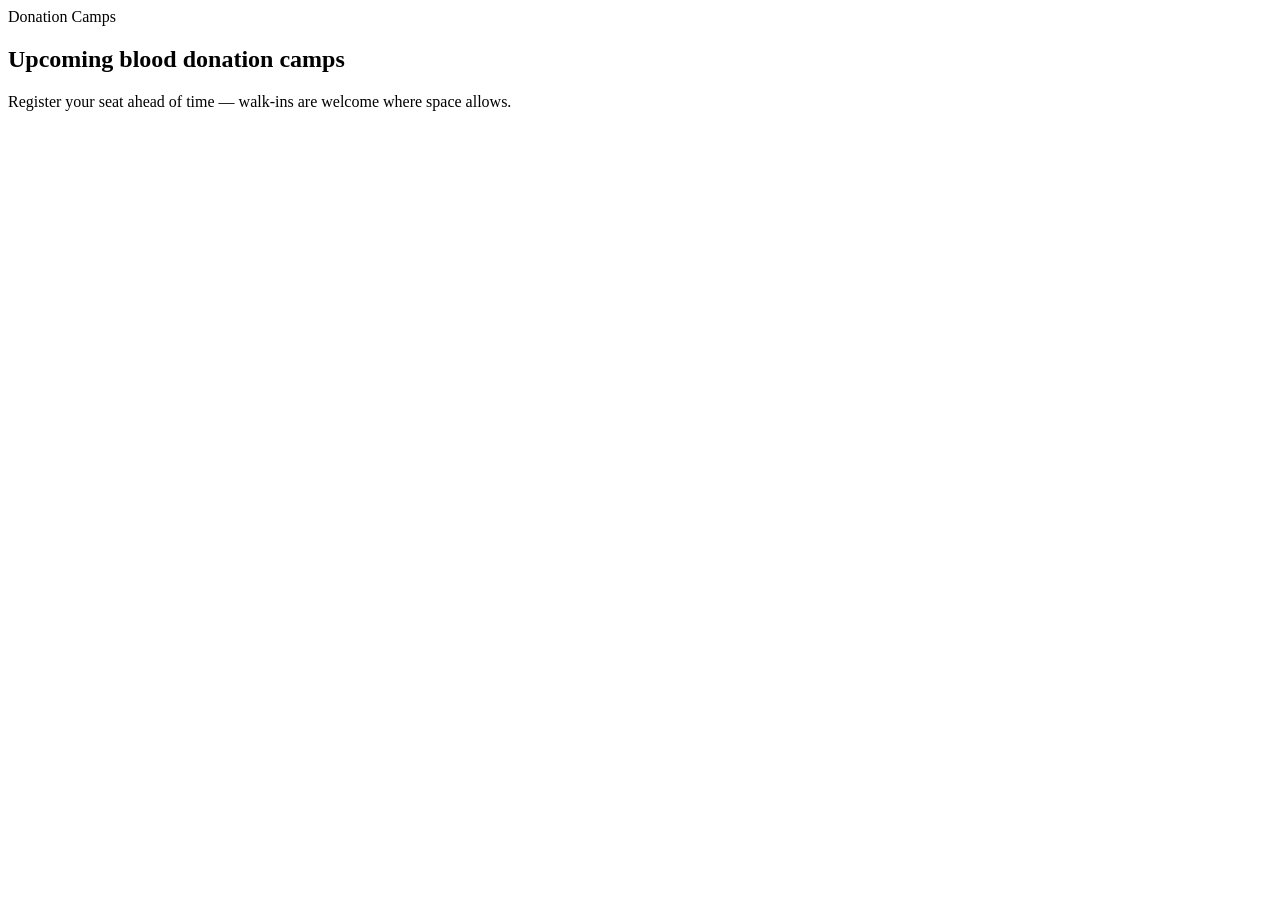
==== camps.html @ b4adcb4f "Add files via upload" ====
<!DOCTYPE html>
<html lang="en">
<head>
<meta charset="UTF-8">
<meta name="viewport" content="width=device-width, initial-scale=1.0">
<title>Donation Camps — Sanguine</title>
<link href="https://fonts.googleapis.com/css2?family=Sora:wght@500;700;800&family=Inter:wght@400;500;600;700&display=swap" rel="stylesheet">
<link rel="stylesheet" href="css/style.css">
<link rel="stylesheet" href="css/dashboard.css">
<link rel="stylesheet" href="css/animations.css">
<link rel="stylesheet" href="css/responsive.css">
</head>
<body>
<div id="site-header"></div>

<main>
  <section class="page-hero">
    <div class="container">
      <span class="eyebrow">Donation Camps</span>
      <h1>Upcoming blood donation camps</h1>
      <p class="lead">Register your seat ahead of time — walk-ins are welcome where space allows.</p>
    </div>
  </section>

  <section class="section" style="padding-top:0;">
    <div class="container grid grid-3" id="campList"></div>
  </section>
</main>

<div id="site-footer"></div>
<script src="js/storage.js"></script>
<script src="js/validation.js"></script>
<script src="js/app.js"></script>
<script>
document.addEventListener('DOMContentLoaded', () => {
  const mount = document.getElementById('campList');

  function render() {
    const camps = DB.all(DB.KEYS.CAMPS);
    mount.innerHTML = camps.map(c => {
      const full = c.registered >= c.seats;
      return `
      <div class="card camp-card reveal in">
        <span class="badge">${new Date(c.date).toLocaleDateString('en-IN', { day: 'numeric', month: 'long', year: 'numeric' })}</span>
        <h3>${c.title}</h3>
        <p class="muted mb-0">📍 ${c.venue}</p>
        <p class="muted mb-0">Organized by ${c.organizer}</p>
        <div class="progress-track"><div class="progress-fill" style="width:${Math.round((c.registered / c.seats) * 100)}%"></div></div>
        <p class="muted" style="margin:0.4rem 0;">${c.registered}/${c.seats} seats filled</p>
        <button class="btn ${full ? 'btn-ghost' : 'btn-primary'} btn-sm" data-camp="${c.id}" ${full ? 'disabled' : ''}>${full ? 'Camp Full' : 'Register for Camp'}</button>
      </div>`;
    }).join('');

    mount.querySelectorAll('button[data-camp]').forEach(btn => {
      btn.addEventListener('click', () => {
        const camps2 = DB.all(DB.KEYS.CAMPS);
        const camp = camps2.find(c => c.id === btn.dataset.camp);
        if (camp && camp.registered < camp.seats) {
          DB.update(DB.KEYS.CAMPS, camp.id, { registered: camp.registered + 1 });
          showToast(`You're registered for ${camp.title}!`, 'success');
          render();
        }
      });
    });
  }
  render();
});
</script>
</body>
</html>
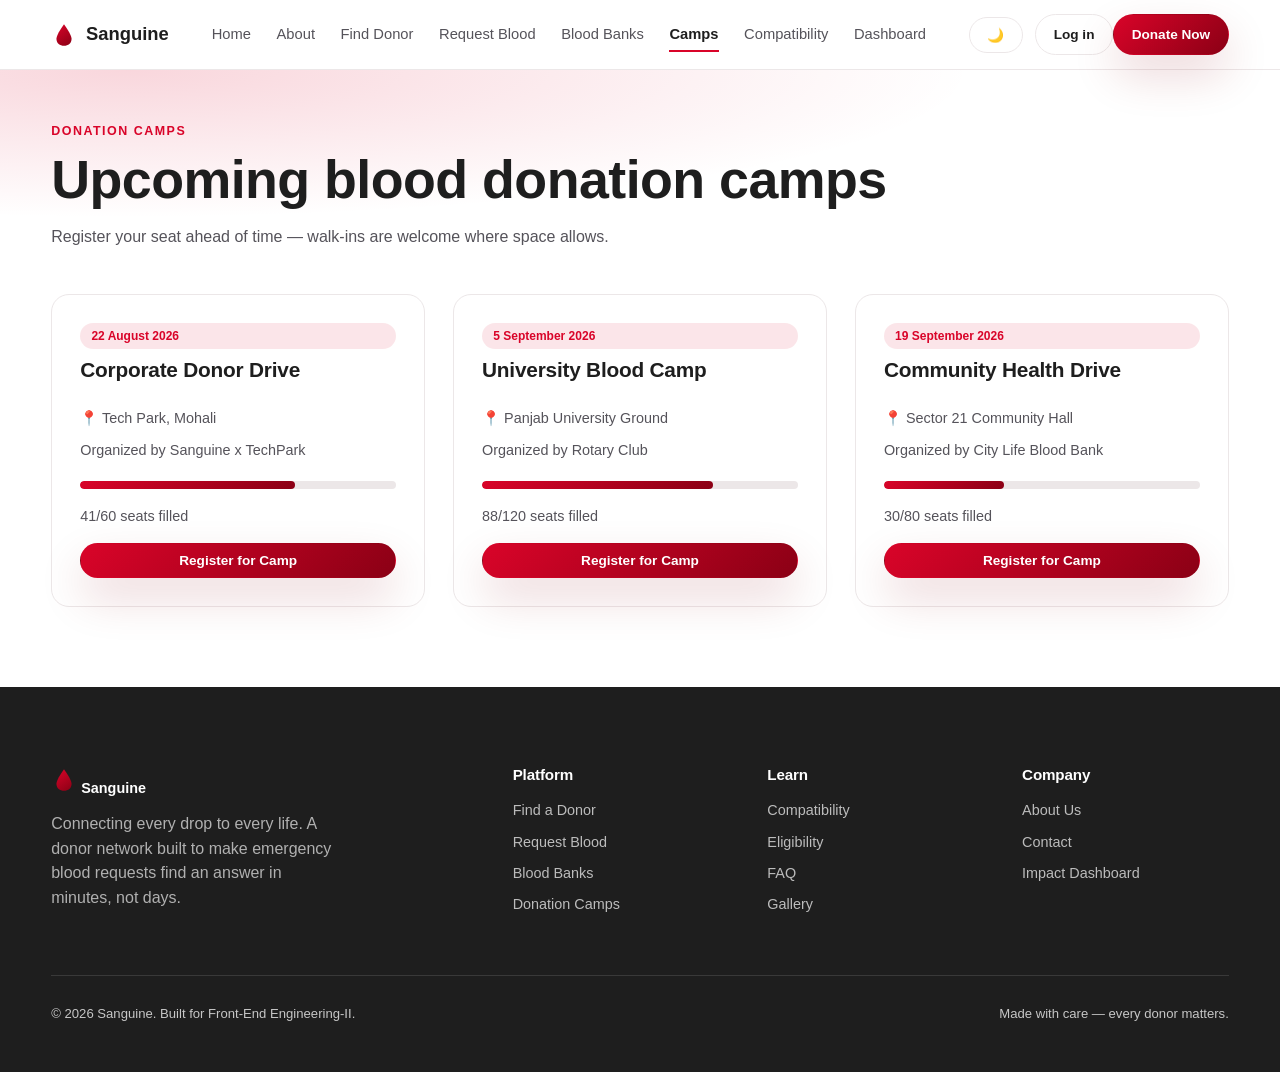
==== commit 36647af0: "Add files via upload" ====
--- a/camps.html
+++ b/camps.html
@@ -49,7 +49,7 @@
         <p class="muted" style="margin:0.4rem 0;">${c.registered}/${c.seats} seats filled</p>
         <button class="btn ${full ? 'btn-ghost' : 'btn-primary'} btn-sm" data-camp="${c.id}" ${full ? 'disabled' : ''}>${full ? 'Camp Full' : 'Register for Camp'}</button>
       </div>`;
-    }).join('');
+    }).join('') || `<div class="empty-state"><strong>No camps scheduled</strong>New donation camps will appear here as soon as they're announced.</div>`;
 
     mount.querySelectorAll('button[data-camp]').forEach(btn => {
       btn.addEventListener('click', () => {
--- a/css/style.css
+++ b/css/style.css
@@ -0,0 +1,533 @@
+/* ==========================================================================
+   Sanguine — Core Stylesheet
+   Design tokens, layout primitives, and shared components.
+   ========================================================================== */
+
+:root {
+  /* ---- Color tokens ---- */
+  --color-primary: #D90429;
+  --color-primary-dark: #8B0015;
+  --color-ink: #1E1E1E;
+  --color-ink-soft: #55535a;
+  --color-white: #FFFFFF;
+  --color-mist: #F8F9FA;
+  --color-line: #ECE7E8;
+  --color-urgency: #F2A93B;
+  --color-success: #1D8A5C;
+  --color-surface-dark: #1E1E1E; /* fixed dark surface — does not flip with theme, unlike --color-ink */
+
+  /* ---- Gradients ---- */
+  --gradient-pulse: linear-gradient(135deg, #D90429 0%, #8B0015 100%);
+  --gradient-glow: radial-gradient(120% 120% at 10% 0%, rgba(217,4,41,0.16) 0%, rgba(217,4,41,0) 55%);
+
+  /* ---- Typography ---- */
+  --font-display: 'Sora', 'Segoe UI', sans-serif;
+  --font-body: 'Inter', 'Segoe UI', sans-serif;
+
+  /* ---- Spacing scale ---- */
+  --space-xs: 0.5rem;
+  --space-sm: 1rem;
+  --space-md: 1.75rem;
+  --space-lg: 3rem;
+  --space-xl: 5rem;
+  --space-2xl: 8rem;
+
+  /* ---- Radius / shadow ---- */
+  --radius-sm: 10px;
+  --radius-md: 18px;
+  --radius-lg: 28px;
+  --shadow-soft: 0 10px 30px rgba(30, 30, 30, 0.06);
+  --shadow-lift: 0 20px 45px rgba(139, 0, 21, 0.16);
+
+  /* ---- Motion ---- */
+  --ease: cubic-bezier(.4,0,.2,1);
+  --dur: 220ms;
+}
+
+* { box-sizing: border-box; }
+html { scroll-behavior: smooth; }
+
+@media (prefers-reduced-motion: reduce) {
+  html { scroll-behavior: auto; }
+  *, *::before, *::after { animation-duration: 0.001ms !important; animation-iteration-count: 1 !important; transition-duration: 0.001ms !important; }
+}
+
+body {
+  margin: 0;
+  font-family: var(--font-body);
+  color: var(--color-ink);
+  background: var(--color-white);
+  -webkit-font-smoothing: antialiased;
+  line-height: 1.55;
+}
+
+h1, h2, h3, h4 {
+  font-family: var(--font-display);
+  color: var(--color-ink);
+  line-height: 1.1;
+  margin: 0 0 var(--space-sm);
+  letter-spacing: -0.01em;
+}
+
+h1 { font-size: clamp(2.4rem, 4.2vw, 4rem); font-weight: 700; }
+h2 { font-size: clamp(1.8rem, 3vw, 2.6rem); font-weight: 700; }
+h3 { font-size: 1.3rem; font-weight: 600; }
+p { margin: 0 0 var(--space-sm); color: var(--color-ink-soft); }
+a { color: inherit; text-decoration: none; }
+img { max-width: 100%; display: block; }
+ul { padding: 0; margin: 0; list-style: none; }
+button { font-family: inherit; cursor: pointer; }
+
+:focus-visible {
+  outline: 3px solid var(--color-primary);
+  outline-offset: 3px;
+}
+
+/* ---- Skip link ---- */
+.skip-link {
+  position: absolute;
+  top: -80px;
+  left: var(--space-sm);
+  z-index: 1000;
+  background: var(--color-surface-dark);
+  color: #fff;
+  padding: 0.7rem 1.2rem;
+  border-radius: var(--radius-sm);
+  font-weight: 600;
+  font-size: 0.9rem;
+  transition: top var(--dur) var(--ease);
+}
+.skip-link:focus {
+  top: var(--space-sm);
+  outline: 3px solid var(--color-primary);
+  outline-offset: 2px;
+}
+
+.container {
+  width: min(1180px, 92%);
+  margin-inline: auto;
+}
+
+.eyebrow {
+  display: inline-flex;
+  align-items: center;
+  gap: 0.5em;
+  font-size: 0.78rem;
+  font-weight: 700;
+  letter-spacing: 0.12em;
+  text-transform: uppercase;
+  color: var(--color-primary);
+  margin-bottom: var(--space-xs);
+}
+
+/* ---- Buttons ---- */
+.btn {
+  display: inline-flex;
+  align-items: center;
+  justify-content: center;
+  gap: 0.5em;
+  padding: 0.85rem 1.6rem;
+  border-radius: 999px;
+  font-weight: 600;
+  font-size: 0.95rem;
+  border: 1px solid transparent;
+  transition: transform var(--dur) var(--ease), box-shadow var(--dur) var(--ease), background var(--dur) var(--ease);
+  white-space: nowrap;
+}
+.btn-primary { background: var(--gradient-pulse); color: #fff; box-shadow: var(--shadow-lift); }
+.btn-primary:hover { transform: translateY(-2px); box-shadow: 0 26px 55px rgba(139,0,21,0.24); }
+.btn-ghost { background: transparent; border-color: var(--color-line); color: var(--color-ink); }
+.btn-ghost:hover { border-color: var(--color-primary); color: var(--color-primary); }
+.btn-block { width: 100%; }
+.btn-sm { padding: 0.55rem 1.1rem; font-size: 0.85rem; }
+.btn:disabled,
+.btn[disabled] {
+  opacity: 0.55;
+  cursor: not-allowed;
+  box-shadow: none;
+  transform: none !important;
+}
+.btn.is-loading {
+  color: transparent !important;
+  pointer-events: none;
+  position: relative;
+}
+.btn.is-loading::after {
+  content: '';
+  position: absolute;
+  width: 16px;
+  height: 16px;
+  border-radius: 50%;
+  border: 2px solid rgba(255,255,255,0.5);
+  border-top-color: #fff;
+  animation: btn-spin 700ms linear infinite;
+}
+@keyframes btn-spin { to { transform: rotate(360deg); } }
+
+/* ---- Nav ---- */
+.site-header {
+  position: sticky;
+  top: 0;
+  z-index: 100;
+  background: rgba(255,255,255,0.78);
+  backdrop-filter: blur(14px) saturate(160%);
+  -webkit-backdrop-filter: blur(14px) saturate(160%);
+  border-bottom: 1px solid var(--color-line);
+}
+.nav {
+  display: flex;
+  align-items: center;
+  justify-content: space-between;
+  padding: 0.9rem 0;
+}
+.brand {
+  display: flex;
+  align-items: center;
+  gap: 0.55rem;
+  font-family: var(--font-display);
+  font-weight: 700;
+  font-size: 1.15rem;
+}
+.brand svg { width: 26px; height: 26px; }
+.nav-links {
+  display: flex;
+  gap: 1.6rem;
+  font-size: 0.92rem;
+  font-weight: 500;
+}
+.nav-links a { position: relative; color: var(--color-ink-soft); transition: color var(--dur) var(--ease); }
+.nav-links a::after {
+  content: '';
+  position: absolute; left: 0; bottom: -6px;
+  width: 0; height: 2px; background: var(--color-primary);
+  transition: width var(--dur) var(--ease);
+}
+.nav-links a:hover { color: var(--color-ink); }
+.nav-links a:hover::after { width: 100%; }
+.nav-links a[aria-current="page"] { color: var(--color-ink); font-weight: 700; }
+.nav-links a[aria-current="page"]::after { width: 100%; }
+.nav-actions { display: flex; align-items: center; gap: 0.75rem; }
+.nav-auth-mobile { display: none; }
+.nav-toggle {
+  display: none;
+  align-items: center;
+  justify-content: center;
+  width: 44px;
+  height: 44px;
+  padding: 0;
+  background: none;
+  border: none;
+  border-radius: var(--radius-sm);
+}
+.nav-toggle:hover { background: var(--color-mist); }
+.nav-toggle span { display: block; width: 22px; height: 2px; background: var(--color-ink); margin: 5px auto; transition: transform var(--dur) var(--ease), opacity var(--dur) var(--ease); }
+.nav-toggle[aria-expanded="true"] span:nth-child(1) { transform: translateY(7px) rotate(45deg); }
+.nav-toggle[aria-expanded="true"] span:nth-child(2) { opacity: 0; }
+.nav-toggle[aria-expanded="true"] span:nth-child(3) { transform: translateY(-7px) rotate(-45deg); }
+
+@media (max-width: 860px) {
+  .nav-links {
+    position: fixed;
+    inset: 62px 0 0 0;
+    z-index: 200;
+    background: #fff;
+    flex-direction: column;
+    align-items: flex-start;
+    overflow-y: auto;
+    padding: var(--space-lg) var(--space-md);
+    gap: var(--space-md);
+    transform: translateX(100%);
+    visibility: hidden;
+    transition: transform var(--dur) var(--ease), visibility var(--dur) var(--ease);
+  }
+  .nav-links.open { transform: translateX(0); visibility: visible; }
+  .nav-links a { padding: 0.4rem 0; font-size: 1.05rem; }
+  .nav-toggle { display: inline-flex; }
+  .nav-auth-desktop { display: none; }
+  .nav-auth-mobile { display: flex; flex-direction: column; gap: 0.75rem; width: 100%; margin-top: var(--space-sm); padding-top: var(--space-md); border-top: 1px solid var(--color-line); }
+  .nav-auth-mobile .btn { width: 100%; }
+}
+body.dark .nav-links { background: #17171A; }
+body.dark .nav-toggle:hover { background: #1F1F23; }
+body.dark .nav-auth-mobile { border-top-color: var(--color-line); }
+
+/* ---- Pulse divider — signature motif ---- */
+.pulse-rule {
+  width: 100%;
+  height: 32px;
+  color: var(--color-primary);
+  opacity: 0.55;
+}
+
+/* ---- Hero ---- */
+.hero {
+  position: relative;
+  padding: var(--space-2xl) 0 var(--space-xl);
+  background: var(--gradient-glow), var(--color-white);
+  overflow: hidden;
+}
+.hero-grid { display: grid; grid-template-columns: 1.1fr 0.9fr; gap: var(--space-lg); align-items: center; }
+.hero-copy p.lead { font-size: 1.15rem; max-width: 46ch; }
+.hero-cta { display: flex; gap: 1rem; margin-top: var(--space-md); flex-wrap: wrap; }
+.hero-stats { display: flex; gap: var(--space-lg); margin-top: var(--space-lg); }
+.hero-stats .stat b { display: block; font-family: var(--font-display); font-size: 1.8rem; }
+.hero-stats .stat span { font-size: 0.82rem; color: var(--color-ink-soft); }
+
+.drop-scene { position: relative; display: grid; place-items: center; }
+.drop-scene svg { width: 100%; max-width: 360px; }
+
+@media (max-width: 900px) {
+  .hero-grid { grid-template-columns: 1fr; }
+  .hero-stats { flex-wrap: wrap; gap: var(--space-md); }
+}
+
+/* ---- Sections ---- */
+.section { padding: var(--space-xl) 0; }
+.section-tight { padding: var(--space-lg) 0; }
+.section-header { max-width: 640px; margin-bottom: var(--space-lg); }
+.section-alt { background: var(--color-mist); }
+
+/* ---- Emergency banner ---- */
+.emergency-bar {
+  background: var(--color-surface-dark);
+  color: #fff;
+}
+.emergency-bar .container { display: flex; align-items: center; justify-content: space-between; gap: var(--space-sm); padding: 0.6rem 0; flex-wrap: wrap; }
+.emergency-bar strong { color: var(--color-urgency); }
+.emergency-bar a.btn { padding: 0.45rem 1rem; }
+
+/* ---- Cards / Grid ---- */
+.grid { display: grid; gap: var(--space-md); }
+.grid-2 { grid-template-columns: repeat(2, 1fr); }
+.grid-3 { grid-template-columns: repeat(3, 1fr); }
+.grid-4 { grid-template-columns: repeat(4, 1fr); }
+@media (max-width: 980px) { .grid-4 { grid-template-columns: repeat(2, 1fr); } .grid-3 { grid-template-columns: repeat(2,1fr); } }
+@media (max-width: 620px) { .grid-2, .grid-3, .grid-4 { grid-template-columns: 1fr; } }
+
+.card {
+  background: #fff;
+  border: 1px solid var(--color-line);
+  border-radius: var(--radius-md);
+  padding: var(--space-md);
+  transition: transform var(--dur) var(--ease), box-shadow var(--dur) var(--ease), border-color var(--dur) var(--ease);
+}
+.card:hover { transform: translateY(-4px); box-shadow: var(--shadow-soft); border-color: transparent; }
+
+.stat-card { text-align: left; }
+.stat-card .num { font-family: var(--font-display); font-size: 2.1rem; font-weight: 700; }
+.stat-card .num .unit { font-size: 1rem; color: var(--color-ink-soft); font-weight: 500; }
+
+.badge {
+  display: inline-block;
+  padding: 0.25rem 0.7rem;
+  border-radius: 999px;
+  font-size: 0.75rem;
+  font-weight: 700;
+  background: rgba(217,4,41,0.1);
+  color: var(--color-primary);
+}
+.badge-urgent { background: rgba(242,169,59,0.18); color: #a15c00; }
+.badge-success { background: rgba(29,138,92,0.14); color: var(--color-success); }
+
+/* glass panel */
+.glass {
+  background: rgba(255,255,255,0.6);
+  backdrop-filter: blur(16px) saturate(160%);
+  -webkit-backdrop-filter: blur(16px) saturate(160%);
+  border: 1px solid rgba(255,255,255,0.5);
+  box-shadow: var(--shadow-soft);
+}
+
+/* ---- Timeline ---- */
+.timeline { display: flex; gap: var(--space-md); overflow-x: auto; padding-bottom: var(--space-sm); scrollbar-width: thin; }
+.timeline-step { flex: 0 0 220px; padding: var(--space-md); border-radius: var(--radius-md); background: var(--color-mist); position: relative; }
+.timeline-step .idx { font-family: var(--font-display); font-weight: 700; color: var(--color-primary); font-size: 0.85rem; }
+
+/* ---- Testimonials ---- */
+.testimonial { padding: var(--space-md); border-radius: var(--radius-md); background: #fff; border: 1px solid var(--color-line); }
+.testimonial .who { display: flex; align-items: center; gap: 0.7rem; margin-top: var(--space-sm); }
+.avatar { width: 40px; height: 40px; border-radius: 50%; background: var(--gradient-pulse); display: grid; place-items: center; color: #fff; font-weight: 700; font-size: 0.85rem; }
+
+/* ---- CTA band ---- */
+.cta-band {
+  background: var(--gradient-pulse);
+  color: #fff;
+  border-radius: var(--radius-lg);
+  padding: var(--space-lg);
+  text-align: center;
+  margin-inline: auto;
+}
+.cta-band h2, .cta-band p { color: #fff; }
+.cta-band .btn-primary { background: #fff; color: var(--color-primary-dark); box-shadow: none; }
+.cta-band .btn-primary:hover { transform: translateY(-2px); }
+
+/* ---- Forms ---- */
+.form-card {
+  background: #fff;
+  border: 1px solid var(--color-line);
+  border-radius: var(--radius-lg);
+  padding: var(--space-lg);
+  max-width: 760px;
+  margin-inline: auto;
+}
+.field { margin-bottom: var(--space-md); }
+.field label { display: block; font-size: 0.85rem; font-weight: 600; margin-bottom: 0.4rem; }
+.field .hint { font-size: 0.78rem; color: var(--color-ink-soft); margin-top: 0.3rem; }
+.field input, .field select, .field textarea {
+  width: 100%;
+  padding: 0.75rem 0.9rem;
+  border-radius: var(--radius-sm);
+  border: 1.5px solid var(--color-line);
+  font-family: inherit;
+  font-size: 0.95rem;
+  transition: border-color var(--dur) var(--ease), box-shadow var(--dur) var(--ease);
+  background: var(--color-mist);
+}
+.field input:focus, .field select:focus, .field textarea:focus {
+  outline: none;
+  border-color: var(--color-primary);
+  box-shadow: 0 0 0 4px rgba(217,4,41,0.12);
+  background: #fff;
+}
+.field.error input, .field.error select { border-color: var(--color-primary); }
+.field .error-msg { display: none; color: var(--color-primary); font-size: 0.78rem; margin-top: 0.35rem; }
+.field.error .error-msg { display: block; }
+.form-row { display: grid; grid-template-columns: 1fr 1fr; gap: var(--space-md); }
+@media (max-width: 620px) { .form-row { grid-template-columns: 1fr; } }
+
+/* ---- Donor / bank cards ---- */
+.donor-card, .bank-card, .camp-card { display: flex; flex-direction: column; gap: 0.6rem; }
+.donor-card .bg-tag { align-self: flex-start; }
+.donor-card .meta { display: flex; gap: 1rem; font-size: 0.85rem; color: var(--color-ink-soft); }
+
+/* ---- Compatibility table ---- */
+.compat-table-wrap { overflow-x: auto; border-radius: var(--radius-md); border: 1px solid var(--color-line); }
+table.compat { width: 100%; border-collapse: collapse; min-width: 560px; }
+table.compat th, table.compat td { padding: 0.9rem 1rem; text-align: center; border-bottom: 1px solid var(--color-line); font-size: 0.9rem; }
+table.compat th { background: var(--color-mist); font-family: var(--font-display); }
+table.compat td.bg-select { cursor: pointer; font-weight: 700; }
+table.compat tr.active-row td { background: rgba(217,4,41,0.06); }
+
+/* ---- Accordion (FAQ) ---- */
+.accordion-item { border-bottom: 1px solid var(--color-line); }
+.accordion-item button.acc-trigger {
+  width: 100%; display: flex; justify-content: space-between; align-items: center;
+  padding: var(--space-sm) 0; background: none; border: none; text-align: left;
+  font-family: var(--font-display); font-weight: 600; font-size: 1.02rem;
+}
+.acc-trigger .plus { transition: transform var(--dur) var(--ease); }
+.accordion-item.open .acc-trigger .plus { transform: rotate(45deg); }
+.acc-panel { max-height: 0; overflow: hidden; transition: max-height var(--dur) var(--ease); }
+.accordion-item.open .acc-panel { max-height: 300px; }
+.acc-panel p { padding-bottom: var(--space-sm); }
+
+/* ---- Dashboard ---- */
+.dash-grid { display: grid; grid-template-columns: repeat(4, 1fr); gap: var(--space-md); }
+@media (max-width: 980px) { .dash-grid { grid-template-columns: repeat(2,1fr); } }
+@media (max-width: 560px) { .dash-grid { grid-template-columns: 1fr; } }
+.progress-track { width: 100%; height: 8px; border-radius: 99px; background: var(--color-line); overflow: hidden; margin-top: 0.6rem; }
+.progress-fill { height: 100%; background: var(--gradient-pulse); border-radius: 99px; width: 0; transition: width 900ms var(--ease); }
+
+/* ---- Gallery ---- */
+.gallery-grid { display: grid; grid-template-columns: repeat(4, 1fr); gap: var(--space-sm); }
+@media (max-width: 900px) { .gallery-grid { grid-template-columns: repeat(2,1fr); } }
+.gallery-item { position: relative; border-radius: var(--radius-md); overflow: hidden; aspect-ratio: 1/1; }
+.gallery-item img, .gallery-item .ph { width: 100%; height: 100%; object-fit: cover; transition: transform 400ms var(--ease); }
+.gallery-item:hover img, .gallery-item:hover .ph { transform: scale(1.08); }
+.gallery-item .cap {
+  position: absolute; inset: auto 0 0 0; padding: 0.8rem;
+  background: linear-gradient(0deg, rgba(0,0,0,0.65), transparent);
+  color: #fff; font-size: 0.85rem; font-weight: 600;
+  transform: translateY(100%); transition: transform var(--dur) var(--ease);
+}
+.gallery-item:hover .cap { transform: translateY(0); }
+.ph { display: grid; place-items: center; background: var(--gradient-pulse); color: rgba(255,255,255,0.85); font-family: var(--font-display); font-weight: 700; }
+
+/* ---- Footer ---- */
+.site-footer { background: var(--color-surface-dark); color: rgba(255,255,255,0.75); padding: var(--space-xl) 0 var(--space-lg); }
+.footer-grid { display: grid; grid-template-columns: 2fr 1fr 1fr 1fr; gap: var(--space-lg); }
+@media (max-width: 780px) { .footer-grid { grid-template-columns: 1fr 1fr; } }
+.site-footer h4 { color: #fff; font-size: 0.95rem; margin-bottom: var(--space-sm); }
+.site-footer a { color: rgba(255,255,255,0.7); display: block; margin-bottom: 0.55rem; font-size: 0.9rem; transition: color var(--dur) var(--ease); }
+.site-footer a:hover { color: #fff; }
+.footer-bottom { margin-top: var(--space-lg); padding-top: var(--space-md); border-top: 1px solid rgba(255,255,255,0.12); display: flex; justify-content: space-between; flex-wrap: wrap; gap: 0.5rem; font-size: 0.82rem; }
+
+/* ---- Toast ---- */
+#toast-root { position: fixed; bottom: 24px; right: 24px; z-index: 999; display: flex; flex-direction: column; gap: 0.6rem; }
+.toast {
+  background: var(--color-surface-dark); color: #fff; padding: 0.85rem 1.2rem; border-radius: var(--radius-sm);
+  box-shadow: var(--shadow-lift); font-size: 0.88rem; display: flex; align-items: center; gap: 0.6rem;
+  animation: toast-in 260ms var(--ease);
+}
+.toast.success { background: var(--color-success); }
+.toast.error { background: var(--color-primary); }
+@keyframes toast-in { from { opacity: 0; transform: translateY(12px); } to { opacity: 1; transform: translateY(0); } }
+
+/* ---- Loading screen ---- */
+#loading-screen {
+  position: fixed; inset: 0; background: var(--color-white); z-index: 9999;
+  display: grid; place-items: center; transition: opacity 500ms var(--ease), visibility 500ms;
+}
+#loading-screen.hide { opacity: 0; visibility: hidden; }
+.loader-mark { width: 64px; height: 64px; }
+.loader-mark .drop-fill { animation: pulse-scale 1.1s var(--ease) infinite; transform-origin: center; }
+@keyframes pulse-scale { 0%,100% { transform: scale(1); } 50% { transform: scale(1.15); } }
+
+/* ---- Scroll reveal ---- */
+.reveal { opacity: 0; transform: translateY(18px); transition: opacity 600ms var(--ease), transform 600ms var(--ease); }
+.reveal.in { opacity: 1; transform: translateY(0); }
+
+/* ---- Dark mode ---- */
+body.dark {
+  --color-white: #17171A;
+  --color-ink: #F5F3F4;
+  --color-ink-soft: #B7B3B6;
+  --color-mist: #1F1F23;
+  --color-line: #2C2C31;
+  background: var(--color-white);
+}
+body.dark .site-header { background: rgba(23,23,26,0.78); }
+body.dark .card, body.dark .form-card, body.dark .testimonial { background: #1F1F23; }
+body.dark .field input, body.dark .field select, body.dark .field textarea { background: #17171A; color: #F5F3F4; }
+body.dark p, body.dark .muted, body.dark .hero-copy p.lead { color: var(--color-ink-soft); }
+body.dark .site-footer, body.dark .site-footer p, body.dark .site-footer .muted { color: rgba(255,255,255,0.75); }
+body.dark .site-footer a { color: rgba(255,255,255,0.7); }
+body.dark .hero { color: var(--color-ink); }
+body.dark .badge { background: rgba(217,4,41,0.22); }
+body.dark .timeline-step { background: #1F1F23; }
+
+/* ---- Utilities ---- */
+.text-center { text-align: center; }
+.mt-lg { margin-top: var(--space-lg); }
+.mb-lg { margin-bottom: var(--space-lg); }
+.mb-0 { margin-bottom: 0; }
+.flex { display: flex; }
+.items-center { align-items: center; }
+.justify-between { justify-content: space-between; }
+.gap-sm { gap: var(--space-sm); }
+.muted { color: var(--color-ink-soft); font-size: 0.9rem; }
+.visually-hidden {
+  position: absolute; width: 1px; height: 1px; overflow: hidden;
+  clip: rect(0,0,0,0); white-space: nowrap;
+}
+.page-hero { padding: var(--space-lg) 0 var(--space-md); background: var(--gradient-glow), var(--color-white); }
+.auth-shell { min-height: 70vh; display: grid; place-items: center; padding: var(--space-xl) 0; }
+
+/* ---- Empty states ---- */
+.empty-state {
+  grid-column: 1 / -1;
+  text-align: center;
+  padding: var(--space-lg) var(--space-md);
+  border: 1.5px dashed var(--color-line);
+  border-radius: var(--radius-md);
+  color: var(--color-ink-soft);
+}
+.empty-state strong { display: block; color: var(--color-ink); margin-bottom: 0.3rem; font-family: var(--font-display); }
+
+/* ---- Quick actions (dashboard) ---- */
+.quick-actions { display: flex; flex-wrap: wrap; gap: 0.75rem; }
+.quick-actions .btn { flex: 1 1 180px; }
+@media (max-width: 480px) { .quick-actions .btn { flex: 1 1 100%; } }
+
+/* ---- Status pill (dashboard donor snapshot) ---- */
+.status-row { display: flex; align-items: center; gap: 0.6rem; flex-wrap: wrap; }
--- a/css/dashboard.css
+++ b/css/dashboard.css
@@ -0,0 +1,17 @@
+/* Additional patterns specific to the admin/impact dashboard */
+
+.dash-toolbar { display: flex; justify-content: space-between; align-items: center; flex-wrap: wrap; gap: 1rem; margin-bottom: var(--space-lg); }
+
+.bar-chart { display: flex; align-items: flex-end; gap: 0.8rem; height: 180px; margin-top: var(--space-md); }
+.bar-chart .bar { flex: 1; border-radius: 8px 8px 0 0; background: var(--gradient-pulse); position: relative; height: 0; transition: height 900ms var(--ease); }
+.bar-chart .bar span { position: absolute; top: -22px; left: 50%; transform: translateX(-50%); font-size: 0.75rem; font-weight: 700; }
+.bar-labels { display: flex; gap: 0.8rem; margin-top: 0.5rem; }
+.bar-labels span { flex: 1; text-align: center; font-size: 0.75rem; color: var(--color-ink-soft); }
+
+.donut-wrap { display: grid; place-items: center; position: relative; }
+.donut-wrap .center-label { position: absolute; text-align: center; }
+.donut-wrap .center-label b { display: block; font-family: var(--font-display); font-size: 1.4rem; }
+
+.dash-table { width: 100%; border-collapse: collapse; }
+.dash-table th, .dash-table td { padding: 0.7rem 0.5rem; text-align: left; border-bottom: 1px solid var(--color-line); font-size: 0.88rem; }
+.dash-table th { color: var(--color-ink-soft); font-weight: 600; text-transform: uppercase; font-size: 0.72rem; letter-spacing: 0.06em; }
--- a/css/animations.css
+++ b/css/animations.css
@@ -0,0 +1,33 @@
+/* Entrance & ambient animations, isolated from layout rules in style.css */
+
+@keyframes float-y {
+  0%, 100% { transform: translateY(0); }
+  50% { transform: translateY(-10px); }
+}
+@keyframes dash-flow {
+  to { stroke-dashoffset: 0; }
+}
+@keyframes fade-up {
+  from { opacity: 0; transform: translateY(16px); }
+  to { opacity: 1; transform: translateY(0); }
+}
+@keyframes spin-slow {
+  to { transform: rotate(360deg); }
+}
+
+.drop-scene .floaty { animation: float-y 4.5s var(--ease) infinite; }
+.pulse-rule path.line {
+  stroke-dasharray: 600;
+  stroke-dashoffset: 600;
+  animation: dash-flow 1.8s var(--ease) forwards;
+}
+.hero-copy > * { animation: fade-up 700ms var(--ease) both; }
+.hero-copy > *:nth-child(2) { animation-delay: 80ms; }
+.hero-copy > *:nth-child(3) { animation-delay: 160ms; }
+.hero-copy > *:nth-child(4) { animation-delay: 240ms; }
+
+@media (prefers-reduced-motion: reduce) {
+  .drop-scene .floaty { animation: none; }
+  .pulse-rule path.line { animation: none; stroke-dashoffset: 0; }
+  .hero-copy > * { animation: none; }
+}
--- a/css/responsive.css
+++ b/css/responsive.css
@@ -0,0 +1,91 @@
+/* ==========================================================================
+   responsive.css — Fine-grained, mobile-first breakpoint tuning.
+   Component-level rules already live next to their components in style.css;
+   this file layers additional adjustments across the full device range:
+   320 / 375 / 390 / 430 / 768 / 820 / 1024 / 1280 / 1440 / 1920.
+   ========================================================================== */
+
+/* ---- Base mobile (up to 480px): 320 / 375 / 390 / 430 ---- */
+@media (max-width: 480px) {
+  .container { width: 92%; }
+
+  h1 { font-size: clamp(1.9rem, 8vw, 2.4rem); }
+  h2 { font-size: clamp(1.5rem, 6vw, 1.8rem); }
+
+  .btn { padding: 0.75rem 1.3rem; font-size: 0.88rem; }
+  .btn-block, .form-card .btn { width: 100%; }
+
+  .hero { padding: var(--space-lg) 0 var(--space-md); text-align: left; }
+  .hero-grid { gap: var(--space-md); }
+  .hero-cta { flex-direction: column; align-items: stretch; }
+  .hero-cta .btn { width: 100%; text-align: center; }
+  .hero-stats { gap: var(--space-md) var(--space-lg); }
+  .drop-scene svg { max-width: 220px; }
+
+  .section { padding: var(--space-lg) 0; }
+  .section-header { margin-bottom: var(--space-md); }
+
+  .form-card { padding: var(--space-md); }
+  .field input, .field select, .field textarea { font-size: 16px; } /* avoid iOS zoom-on-focus */
+
+  .emergency-bar .container { flex-direction: column; align-items: flex-start; padding: 0.75rem 0; }
+  .emergency-bar span { font-size: 0.85rem; }
+  .emergency-bar a.btn { width: 100%; text-align: center; }
+
+  .filter-bar { flex-direction: column; align-items: stretch; }
+  .filter-bar .field { flex: 1 1 auto; }
+
+  .gallery-grid { grid-template-columns: repeat(2, 1fr); gap: 0.6rem; }
+
+  .footer-grid { grid-template-columns: 1fr; gap: var(--space-md); text-align: left; }
+  .footer-bottom { flex-direction: column; align-items: flex-start; }
+
+  .dash-toolbar { align-items: flex-start; }
+  .bar-chart { gap: 0.4rem; height: 140px; }
+  .bar-chart .bar span { font-size: 0.68rem; top: -18px; }
+  .bar-labels span { font-size: 0.66rem; }
+
+  .cta-band { padding: var(--space-md); }
+
+  table.compat th, table.compat td { padding: 0.65rem 0.6rem; font-size: 0.82rem; }
+}
+
+/* ---- Small phones only: fine-tune under 340px (iPhone SE etc.) ---- */
+@media (max-width: 340px) {
+  .brand { font-size: 1rem; }
+  .brand svg { width: 22px; height: 22px; }
+  .hero-stats { gap: 0.9rem 1.4rem; }
+  .btn-sm { padding: 0.45rem 0.85rem; font-size: 0.8rem; }
+}
+
+/* ---- Large phones / small tablets: 768 / 820 ---- */
+@media (min-width: 481px) and (max-width: 860px) {
+  .hero-cta { flex-wrap: wrap; }
+  .footer-grid { grid-template-columns: 1fr 1fr; }
+}
+
+/* ---- Desktop refinements: 1280 / 1440 ---- */
+@media (min-width: 1400px) {
+  .container { width: min(1320px, 90%); }
+}
+
+/* ---- Large desktop: 1920 and up ---- */
+@media (min-width: 1800px) {
+  .container { width: min(1500px, 82%); }
+  h1 { font-size: clamp(3rem, 3.4vw, 4.5rem); }
+}
+
+/* ---- Landscape phones: avoid overly tall hero/page-hero sections ---- */
+@media (max-height: 480px) and (orientation: landscape) {
+  .hero { padding: var(--space-md) 0; }
+  .page-hero { padding: var(--space-md) 0; }
+}
+
+/* ---- Guard against any accidental horizontal overflow ---- */
+html, body { max-width: 100%; overflow-x: hidden; }
+img, svg, video, table { max-width: 100%; }
+.gallery-item .ph { font-size: clamp(0.7rem, 3vw, 0.9rem); text-align: center; padding: 0.5rem; }
+
+@media print {
+  .site-header, .site-footer, .emergency-bar, #toast-root, #loading-screen, .skip-link { display: none !important; }
+}
